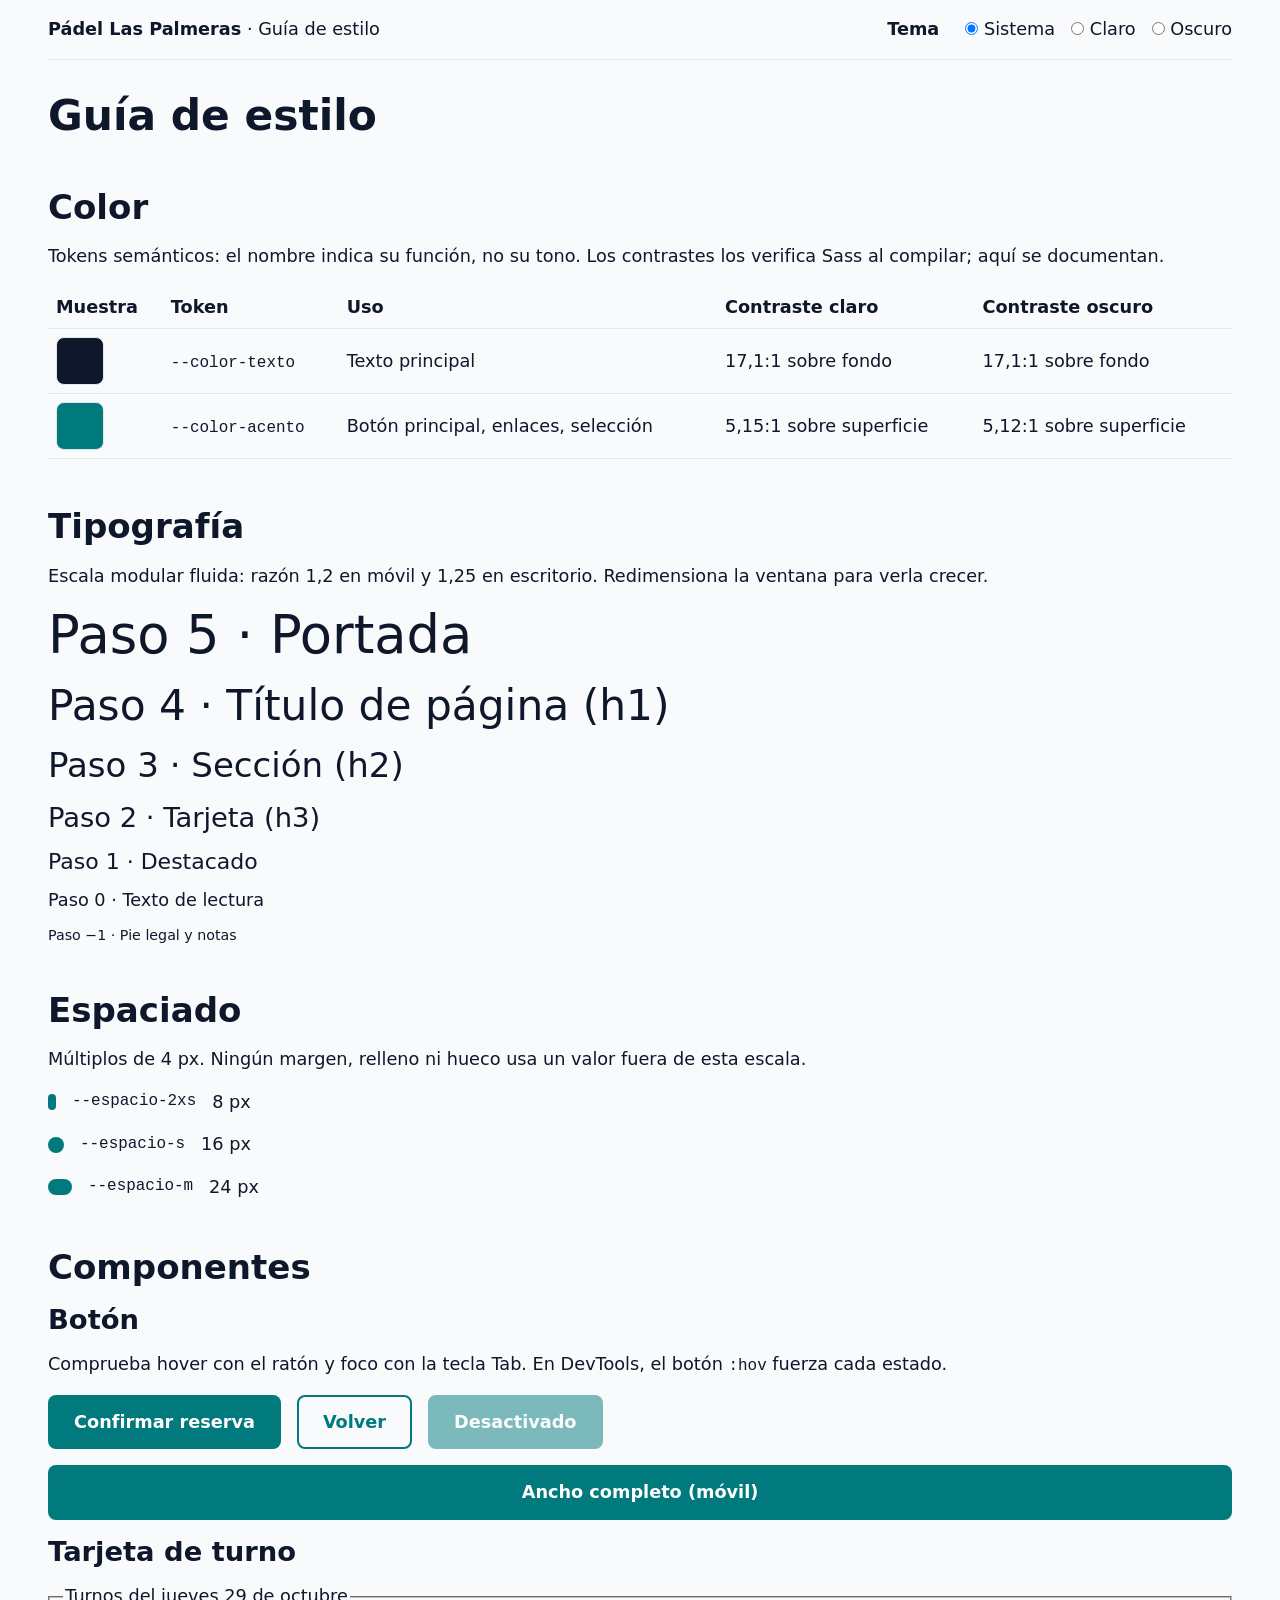
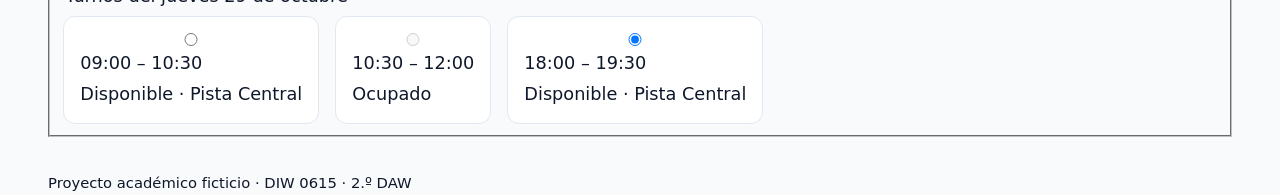
==== guia.html @ ff75de2e "S01: plantilla inicial" ====
<!doctype html>
<html lang="es">
<head>
  <meta charset="utf-8">
  <meta name="viewport" content="width=device-width, initial-scale=1">
  <!-- TODO Fase 1: nombre de la comunidad de tu ficha de caso -->
  <title>Guía de estilo · Pádel Las Palmeras</title>
  <link rel="stylesheet" href="css/estilos.css">
</head>
<body>
  <!--
    GUÍA DE ESTILO VIVA
    Esta página se pinta con tus propios tokens: si cambias un valor en
    scss/abstracts/_tokens.scss, la guía cambia sola. Es la evidencia de
    que el sistema de diseño funciona (RA1 · CE d y f).
    Ruta A (Figma): debe coincidir con tus Variables y componentes.
    Ruta B (VS Code): es tu lienzo de diseño.
  -->
  <header class="guia-cabecera contenedor">
    <p><strong>Pádel Las Palmeras</strong> · Guía de estilo</p>

    <!-- Selector de tema sin JavaScript: lo lee :root:has() en tokens/_index.scss -->
    <fieldset class="selector-tema">
      <legend>Tema</legend>
      <label><input type="radio" name="tema" value="sistema" checked> Sistema</label>
      <label><input type="radio" name="tema" value="claro"> Claro</label>
      <label><input type="radio" name="tema" value="oscuro"> Oscuro</label>
    </fieldset>
  </header>

  <main class="guia contenedor">
    <h1>Guía de estilo</h1>

    <!-- ===================================================== -->
    <section class="guia__seccion" aria-labelledby="color">
      <h2 id="color">Color</h2>
      <p>Tokens semánticos: el nombre indica su función, no su tono. Los contrastes los verifica Sass al compilar; aquí se documentan.</p>

      <div class="guia__desplazable" role="region" aria-label="Tabla de tokens de color" tabindex="0">
      <table class="guia__tabla">
        <thead>
          <tr>
            <th scope="col">Muestra</th>
            <th scope="col">Token</th>
            <th scope="col">Uso</th>
            <th scope="col">Contraste claro</th>
            <th scope="col">Contraste oscuro</th>
          </tr>
        </thead>
        <tbody>
          <tr>
            <td><span class="muestra" style="--muestra: var(--color-texto)"></span></td>
            <td><code>--color-texto</code></td>
            <td>Texto principal</td>
            <td>17,1:1 sobre fondo</td>
            <td>17,1:1 sobre fondo</td>
          </tr>
          <tr>
            <td><span class="muestra" style="--muestra: var(--color-acento)"></span></td>
            <td><code>--color-acento</code></td>
            <td>Botón principal, enlaces, selección</td>
            <td>5,15:1 sobre superficie</td>
            <td>5,12:1 sobre superficie</td>
          </tr>
          <!-- TODO Fase 1: una fila por cada token de $tema, con su uso y sus contrastes -->
        </tbody>
      </table>
      </div>
    </section>

    <!-- ===================================================== -->
    <section class="guia__seccion" aria-labelledby="tipografia">
      <h2 id="tipografia">Tipografía</h2>
      <p>Escala modular fluida: razón 1,2 en móvil y 1,25 en escritorio. Redimensiona la ventana para verla crecer.</p>

      <p class="guia__tipo" style="--tam: var(--paso-5)">Paso 5 · Portada</p>
      <p class="guia__tipo" style="--tam: var(--paso-4)">Paso 4 · Título de página (h1)</p>
      <p class="guia__tipo" style="--tam: var(--paso-3)">Paso 3 · Sección (h2)</p>
      <p class="guia__tipo" style="--tam: var(--paso-2)">Paso 2 · Tarjeta (h3)</p>
      <p class="guia__tipo" style="--tam: var(--paso-1)">Paso 1 · Destacado</p>
      <p class="guia__tipo" style="--tam: var(--paso-0)">Paso 0 · Texto de lectura</p>
      <p class="guia__tipo" style="--tam: var(--paso-menos-1)">Paso −1 · Pie legal y notas</p>
      <!-- TODO Fase 1: justifica fuente, base y razones en docs/decisiones.md -->
    </section>

    <!-- ===================================================== -->
    <section class="guia__seccion" aria-labelledby="espaciado">
      <h2 id="espaciado">Espaciado</h2>
      <p>Múltiplos de 4 px. Ningún margen, relleno ni hueco usa un valor fuera de esta escala.</p>

      <div class="guia__fila"><span class="barra" style="--ancho: var(--espacio-2xs)"></span><code>--espacio-2xs</code> 8 px</div>
      <div class="guia__fila"><span class="barra" style="--ancho: var(--espacio-s)"></span><code>--espacio-s</code> 16 px</div>
      <div class="guia__fila"><span class="barra" style="--ancho: var(--espacio-m)"></span><code>--espacio-m</code> 24 px</div>
      <!-- TODO Fase 1: completa la escala -->
    </section>

    <!-- ===================================================== -->
    <section class="guia__seccion" aria-labelledby="componentes">
      <h2 id="componentes">Componentes</h2>

      <h3>Botón</h3>
      <p>Comprueba hover con el ratón y foco con la tecla Tab. En DevTools, el botón <code>:hov</code> fuerza cada estado.</p>
      <div class="guia__fila">
        <button class="boton" type="button">Confirmar reserva</button>
        <button class="boton boton--secundario" type="button">Volver</button>
        <button class="boton" type="button" disabled>Desactivado</button>
      </div>
      <button class="boton boton--bloque" type="button">Ancho completo (móvil)</button>

      <h3>Tarjeta de turno</h3>
      <!-- TODO Fase 1: completa scss/components/_turno.scss hasta que los 3 estados se distingan sin depender del color -->
      <fieldset class="guia__fila">
        <legend>Turnos del jueves 29 de octubre</legend>
        <label class="turno">
          <input class="turno__control" type="radio" name="turno" value="0900">
          <span class="turno__hora">09:00 – 10:30</span>
          <span class="turno__estado">Disponible · Pista Central</span>
        </label>
        <label class="turno">
          <input class="turno__control" type="radio" name="turno" value="1030" disabled>
          <span class="turno__hora">10:30 – 12:00</span>
          <span class="turno__estado">Ocupado</span>
        </label>
        <label class="turno">
          <input class="turno__control" type="radio" name="turno" value="1800" checked>
          <span class="turno__hora">18:00 – 19:30</span>
          <span class="turno__estado">Disponible · Pista Central</span>
        </label>
      </fieldset>

      <!-- TODO Fase 1: contador de invitados y aviso de pago -->
    </section>
  </main>

  <footer class="contenedor">
    <p><small>Proyecto académico ficticio · DIW 0615 · 2.º DAW</small></p>
  </footer>
</body>
</html>
---- css/estilos.css ----
@layer reset, tokens, base, layout, components, utilities;
@layer tokens {
  :root {
    --color-fondo: light-dark(#f8fafc, #0f172a);
    --color-superficie: light-dark(#fff, #1e293b);
    --color-texto: light-dark(#0f172a, #f8fafc);
    --color-texto-suave: light-dark(#64748b, #94a3b8);
    --color-borde: light-dark(#e2e8f0, #64748b);
    --color-borde-control: light-dark(#64748b, #94a3b8);
    --color-acento: light-dark(#007a7d, #00aaad);
    --color-acento-hover: light-dark(#006466, #5ee0e2);
    --color-sobre-acento: light-dark(#fff, #0f172a);
    --color-acento-tenue: light-dark(#f0fdfa, #042f2e);
    --color-exito: light-dark(#047857, #6ee7b7);
    --color-exito-tenue: light-dark(#ecfdf5, #022c22);
    --color-foco: light-dark(#007a7d, #00aaad);
    --paso-menos-1: clamp(0.8333rem, 0.8111rem + 0.099vw, 0.9rem);
    --paso-0: clamp(1rem, 0.9583rem + 0.185vw, 1.125rem);
    --paso-1: clamp(1.2rem, 1.1312rem + 0.306vw, 1.4063rem);
    --paso-2: clamp(1.44rem, 1.3341rem + 0.471vw, 1.7578rem);
    --paso-3: clamp(1.728rem, 1.5716rem + 0.695vw, 2.1973rem);
    --paso-4: clamp(2.0736rem, 1.8493rem + 0.997vw, 2.7466rem);
    --paso-5: clamp(2.4883rem, 2.1734rem + 1.4vw, 3.4332rem);
    --fuente-base: system-ui, -apple-system, 'Segoe UI', Roboto, sans-serif;
    --fuente-mono: ui-monospace, 'Cascadia Code', Menlo, monospace;
    --interlineado-titulo: 1.15;
    --interlineado-texto: 1.5;
    --espacio-3xs: 0.25rem;
    --espacio-2xs: 0.5rem;
    --espacio-xs: 0.75rem;
    --espacio-s: 1rem;
    --espacio-m: 1.5rem;
    --espacio-l: 2rem;
    --espacio-xl: 3rem;
    --espacio-2xl: 4rem;
    --radio-control: 0.5rem;
    --radio-tarjeta: 0.75rem;
    --radio-pildora: 999px;
    --sombra-tarjeta: 0 1px 2px rgb(15 23 42 / 0.08), 0 4px 12px rgb(15 23 42 / 0.06);
  }
  :where(:root) {
    color-scheme: light dark;
  }
  :where(:root:has([name=tema][value=claro]:checked)) {
    color-scheme: light;
  }
  :where(:root:has([name=tema][value=oscuro]:checked)) {
    color-scheme: dark;
  }
}
@layer reset {
  *,
  *::before,
  *::after {
    box-sizing: border-box;
  }
  * {
    margin: 0;
  }
  html {
    text-size-adjust: none;
  }
  body {
    min-block-size: 100dvh;
  }
  img,
  picture,
  svg,
  video {
    display: block;
    max-inline-size: 100%;
    block-size: auto;
  }
  input,
  button,
  textarea,
  select {
    font: inherit;
  }
  p,
  h1,
  h2,
  h3,
  h4 {
    overflow-wrap: break-word;
  }
  @media (prefers-reduced-motion: reduce) {
    *,
    *::before,
    *::after {
      transition-duration: 0.01ms !important;
      animation-duration: 0.01ms !important;
      animation-iteration-count: 1 !important;
    }
  }
}
@layer base {
  body {
    background-color: var(--color-fondo);
    color: var(--color-texto);
    font-family: var(--fuente-base);
    font-size: var(--paso-0);
    line-height: var(--interlineado-texto);
  }
  h1,
  h2,
  h3 {
    line-height: var(--interlineado-titulo);
    text-wrap: balance;
  }
  h1 {
    font-size: var(--paso-4);
  }
  h2 {
    font-size: var(--paso-3);
  }
  h3 {
    font-size: var(--paso-2);
  }
  a {
    color: var(--color-acento);
    text-underline-offset: 0.2em;
  }
  a:hover {
    text-decoration-thickness: 2px;
  }
  :focus-visible {
    outline: 3px solid var(--color-foco);
    outline-offset: 2px;
  }
  code {
    font-family: var(--fuente-mono);
    font-size: 0.9em;
  }
}
@layer layout {
  .contenedor {
    inline-size: min(100% - 2 * var(--espacio-s), 75rem);
    margin-inline: auto;
  }
  @media (min-width: 64em) {
    .contenedor {
      inline-size: min(100% - 2 * var(--espacio-xl), 75rem);
    }
  }
}
@layer components {
  .boton {
    min-block-size: 2.75rem;
    min-inline-size: 2.75rem;
    display: inline-flex;
    gap: var(--espacio-2xs);
    align-items: center;
    justify-content: center;
    padding-block: var(--espacio-xs);
    padding-inline: var(--espacio-m);
    border: 2px solid transparent;
    border-radius: var(--radio-control);
    background-color: var(--color-acento);
    color: var(--color-sobre-acento);
    font-weight: 700;
    text-decoration: none;
    cursor: pointer;
    transition: background-color 150ms ease;
  }
  .boton:hover {
    background-color: var(--color-acento-hover);
  }
  .boton:focus-visible {
    outline: 3px solid var(--color-foco);
    outline-offset: 2px;
  }
  .boton:disabled {
    opacity: 0.5;
    cursor: not-allowed;
  }
  .boton--bloque {
    inline-size: 100%;
  }
  .boton--secundario {
    border-color: currentcolor;
    background-color: transparent;
    color: var(--color-acento);
  }
  .boton--secundario:hover {
    background-color: var(--color-acento-tenue);
  }
}
@layer components {
  .turno {
    display: grid;
    gap: var(--espacio-3xs);
    padding: var(--espacio-s);
    border: 1px solid var(--color-borde);
    border-radius: var(--radio-tarjeta);
    background-color: var(--color-superficie);
    cursor: pointer;
  }
}
@layer components {
  .guia {
    display: grid;
    gap: var(--espacio-xl);
    padding-block: var(--espacio-l);
  }
  .guia__seccion {
    display: grid;
    gap: var(--espacio-s);
  }
  .guia__desplazable {
    overflow-x: auto;
  }
  .guia__tabla {
    inline-size: 100%;
    border-collapse: collapse;
  }
  .guia__tabla th,
  .guia__tabla td {
    padding: var(--espacio-2xs);
    border-block-end: 1px solid var(--color-borde);
    text-align: start;
    vertical-align: middle;
  }
  .guia__tabla code {
    white-space: nowrap;
  }
  .guia__tipo {
    font-size: var(--tam);
    line-height: var(--interlineado-titulo);
  }
  .guia__fila {
    display: flex;
    flex-wrap: wrap;
    gap: var(--espacio-s);
    align-items: center;
  }
  .guia-cabecera {
    display: flex;
    flex-wrap: wrap;
    gap: var(--espacio-s);
    align-items: center;
    justify-content: space-between;
    padding-block: var(--espacio-s);
    border-block-end: 1px solid var(--color-borde);
  }
  .muestra {
    display: block;
    inline-size: 3rem;
    block-size: 3rem;
    border: 1px solid var(--color-borde);
    border-radius: var(--radio-control);
    background-color: var(--muestra);
  }
  .barra {
    display: block;
    inline-size: var(--ancho);
    block-size: var(--espacio-s);
    border-radius: var(--radio-control);
    background-color: var(--color-acento);
  }
  .selector-tema {
    display: flex;
    gap: var(--espacio-s);
    align-items: center;
    border: 0;
    padding: 0;
  }
  .selector-tema legend {
    float: inline-start;
    margin-inline-end: var(--espacio-2xs);
    font-weight: 700;
  }
}
@layer utilities {
  .visualmente-oculto {
    position: absolute !important;
    inline-size: 1px !important;
    block-size: 1px !important;
    overflow: hidden !important;
    clip-path: inset(50%) !important;
    white-space: nowrap !important;
  }
}
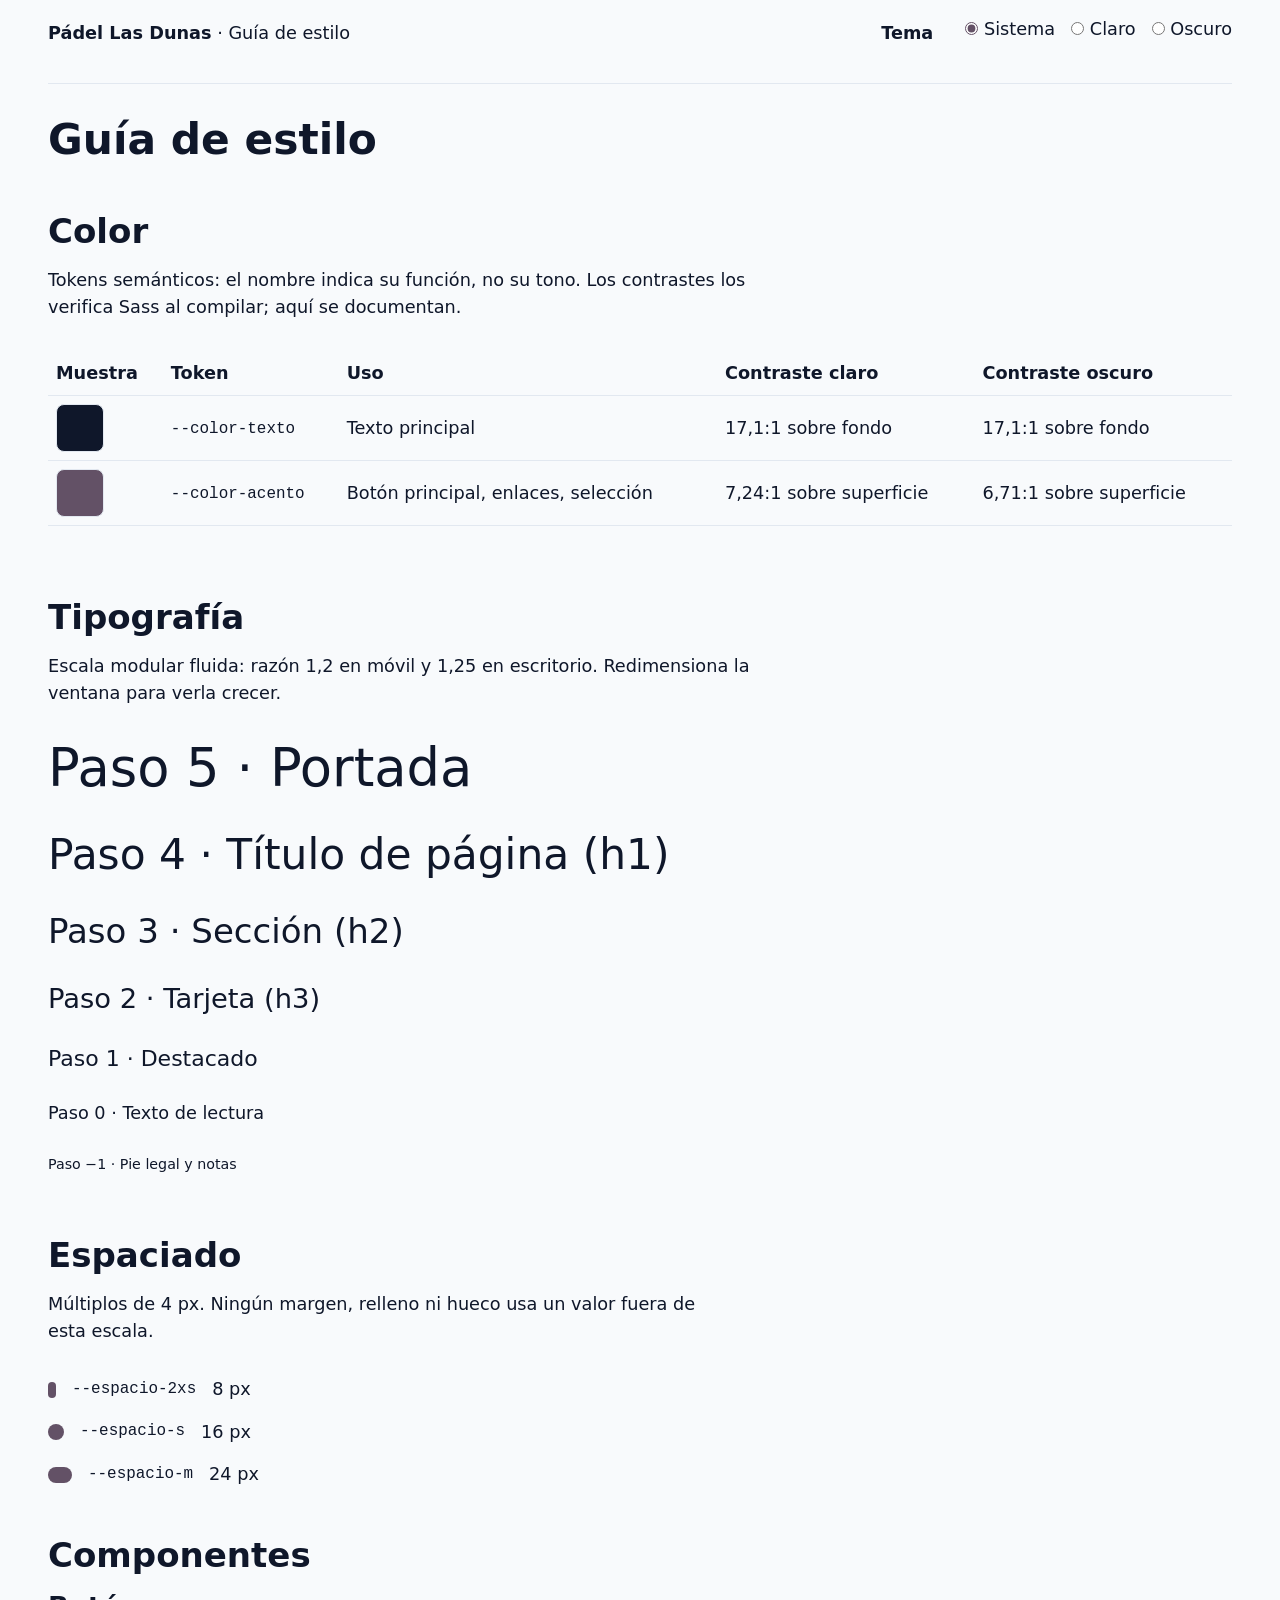
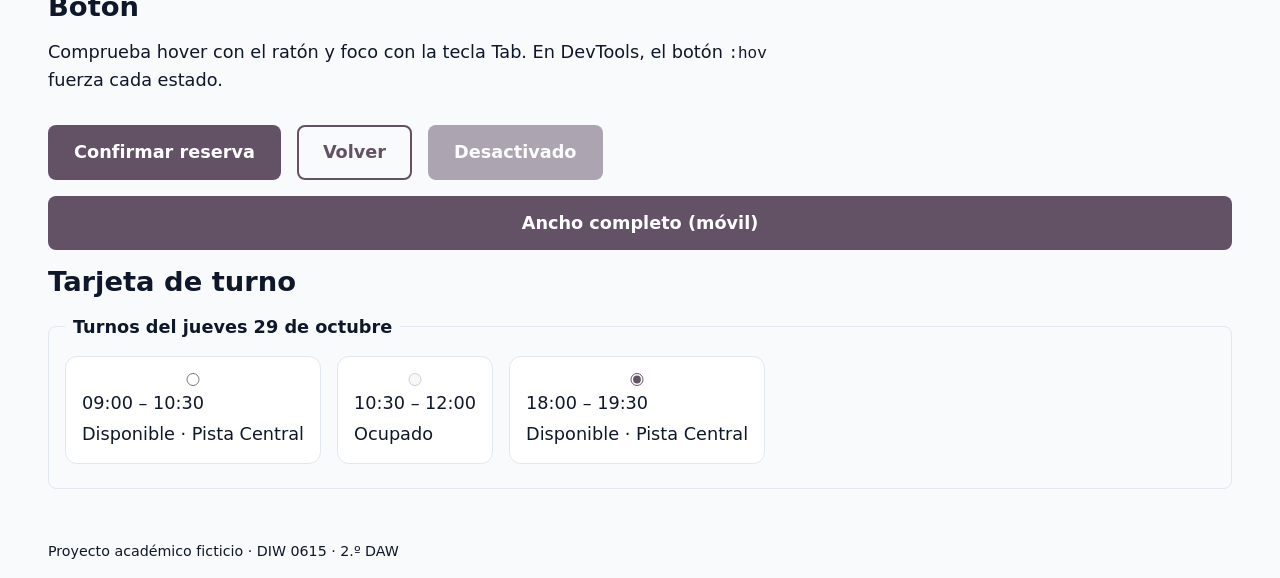
==== commit ff532b7b: "S02: completar estilos base y documentar decisiones" ====
--- a/guia.html
+++ b/guia.html
@@ -4,7 +4,7 @@
   <meta charset="utf-8">
   <meta name="viewport" content="width=device-width, initial-scale=1">
   <!-- TODO Fase 1: nombre de la comunidad de tu ficha de caso -->
-  <title>Guía de estilo · Pádel Las Palmeras</title>
+  <title>Guía de estilo · Pádel Las Dunas</title>
   <link rel="stylesheet" href="css/estilos.css">
 </head>
 <body>
@@ -17,7 +17,7 @@
     Ruta B (VS Code): es tu lienzo de diseño.
   -->
   <header class="guia-cabecera contenedor">
-    <p><strong>Pádel Las Palmeras</strong> · Guía de estilo</p>
+    <p><strong>Pádel Las Dunas</strong> · Guía de estilo</p>
 
     <!-- Selector de tema sin JavaScript: lo lee :root:has() en tokens/_index.scss -->
     <fieldset class="selector-tema">
@@ -59,8 +59,8 @@
             <td><span class="muestra" style="--muestra: var(--color-acento)"></span></td>
             <td><code>--color-acento</code></td>
             <td>Botón principal, enlaces, selección</td>
-            <td>5,15:1 sobre superficie</td>
-            <td>5,12:1 sobre superficie</td>
+            <td>7,24:1 sobre superficie</td>
+            <td>6,71:1 sobre superficie</td>
           </tr>
           <!-- TODO Fase 1: una fila por cada token de $tema, con su uso y sus contrastes -->
         </tbody>
--- a/css/estilos.css
+++ b/css/estilos.css
@@ -7,13 +7,13 @@
     --color-texto-suave: light-dark(#64748b, #94a3b8);
     --color-borde: light-dark(#e2e8f0, #64748b);
     --color-borde-control: light-dark(#64748b, #94a3b8);
-    --color-acento: light-dark(#007a7d, #00aaad);
-    --color-acento-hover: light-dark(#006466, #5ee0e2);
+    --color-acento: light-dark(#635166, #bea9c0);
+    --color-acento-hover: light-dark(#4d3b4f, #d7c2da);
     --color-sobre-acento: light-dark(#fff, #0f172a);
-    --color-acento-tenue: light-dark(#f0fdfa, #042f2e);
+    --color-acento-tenue: light-dark(#f8e3fb, #1e0f21);
     --color-exito: light-dark(#047857, #6ee7b7);
     --color-exito-tenue: light-dark(#ecfdf5, #022c22);
-    --color-foco: light-dark(#007a7d, #00aaad);
+    --color-foco: light-dark(#635166, #bea9c0);
     --paso-menos-1: clamp(0.8333rem, 0.8111rem + 0.099vw, 0.9rem);
     --paso-0: clamp(1rem, 0.9583rem + 0.185vw, 1.125rem);
     --paso-1: clamp(1.2rem, 1.1312rem + 0.306vw, 1.4063rem);
@@ -95,6 +95,22 @@
   }
 }
 @layer base {
+  p {
+    max-inline-size: 65ch;
+    margin-block-end: var(--espacio-s);
+    text-wrap: pretty;
+  }
+  small {
+    font-size: var(--paso-menos-1);
+  }
+  strong {
+    font-weight: 700;
+  }
+  ul,
+  ol {
+    padding-inline-start: var(--espacio-m);
+    margin-block-end: var(--espacio-s);
+  }
   body {
     background-color: var(--color-fondo);
     color: var(--color-texto);
@@ -131,6 +147,59 @@
   code {
     font-family: var(--fuente-mono);
     font-size: 0.9em;
+  }
+  hr {
+    border: 0;
+    border-block-start: 1px solid var(--color-borde);
+    margin-block: var(--espacio-m);
+  }
+  table {
+    inline-size: 100%;
+    border-collapse: collapse;
+    margin-block-end: var(--espacio-m);
+  }
+  th,
+  td {
+    padding: var(--espacio-xs);
+    border-block-end: 1px solid var(--color-borde);
+    text-align: start;
+    vertical-align: top;
+  }
+  th {
+    font-weight: 700;
+  }
+  fieldset {
+    min-inline-size: 0;
+    padding: var(--espacio-s);
+    border: 1px solid var(--color-borde);
+    border-radius: var(--radio-control);
+    margin-block-end: var(--espacio-s);
+  }
+  legend {
+    padding-inline: var(--espacio-2xs);
+    font-weight: 700;
+  }
+  label {
+    display: inline-block;
+    margin-block-end: var(--espacio-2xs);
+    cursor: pointer;
+  }
+  input,
+  select {
+    font-family: var(--fuente-base);
+    font-size: var(--paso-0);
+    accent-color: var(--color-acento);
+  }
+  input:where(:not([type=radio], [type=checkbox], [type=hidden])),
+  select {
+    min-block-size: 2.75rem;
+    min-inline-size: 2.75rem;
+    max-inline-size: 100%;
+    padding: var(--espacio-2xs) var(--espacio-xs);
+    border: 1px solid var(--color-borde-control);
+    border-radius: var(--radio-control);
+    background-color: var(--color-superficie);
+    color: var(--color-texto);
   }
 }
 @layer layout {
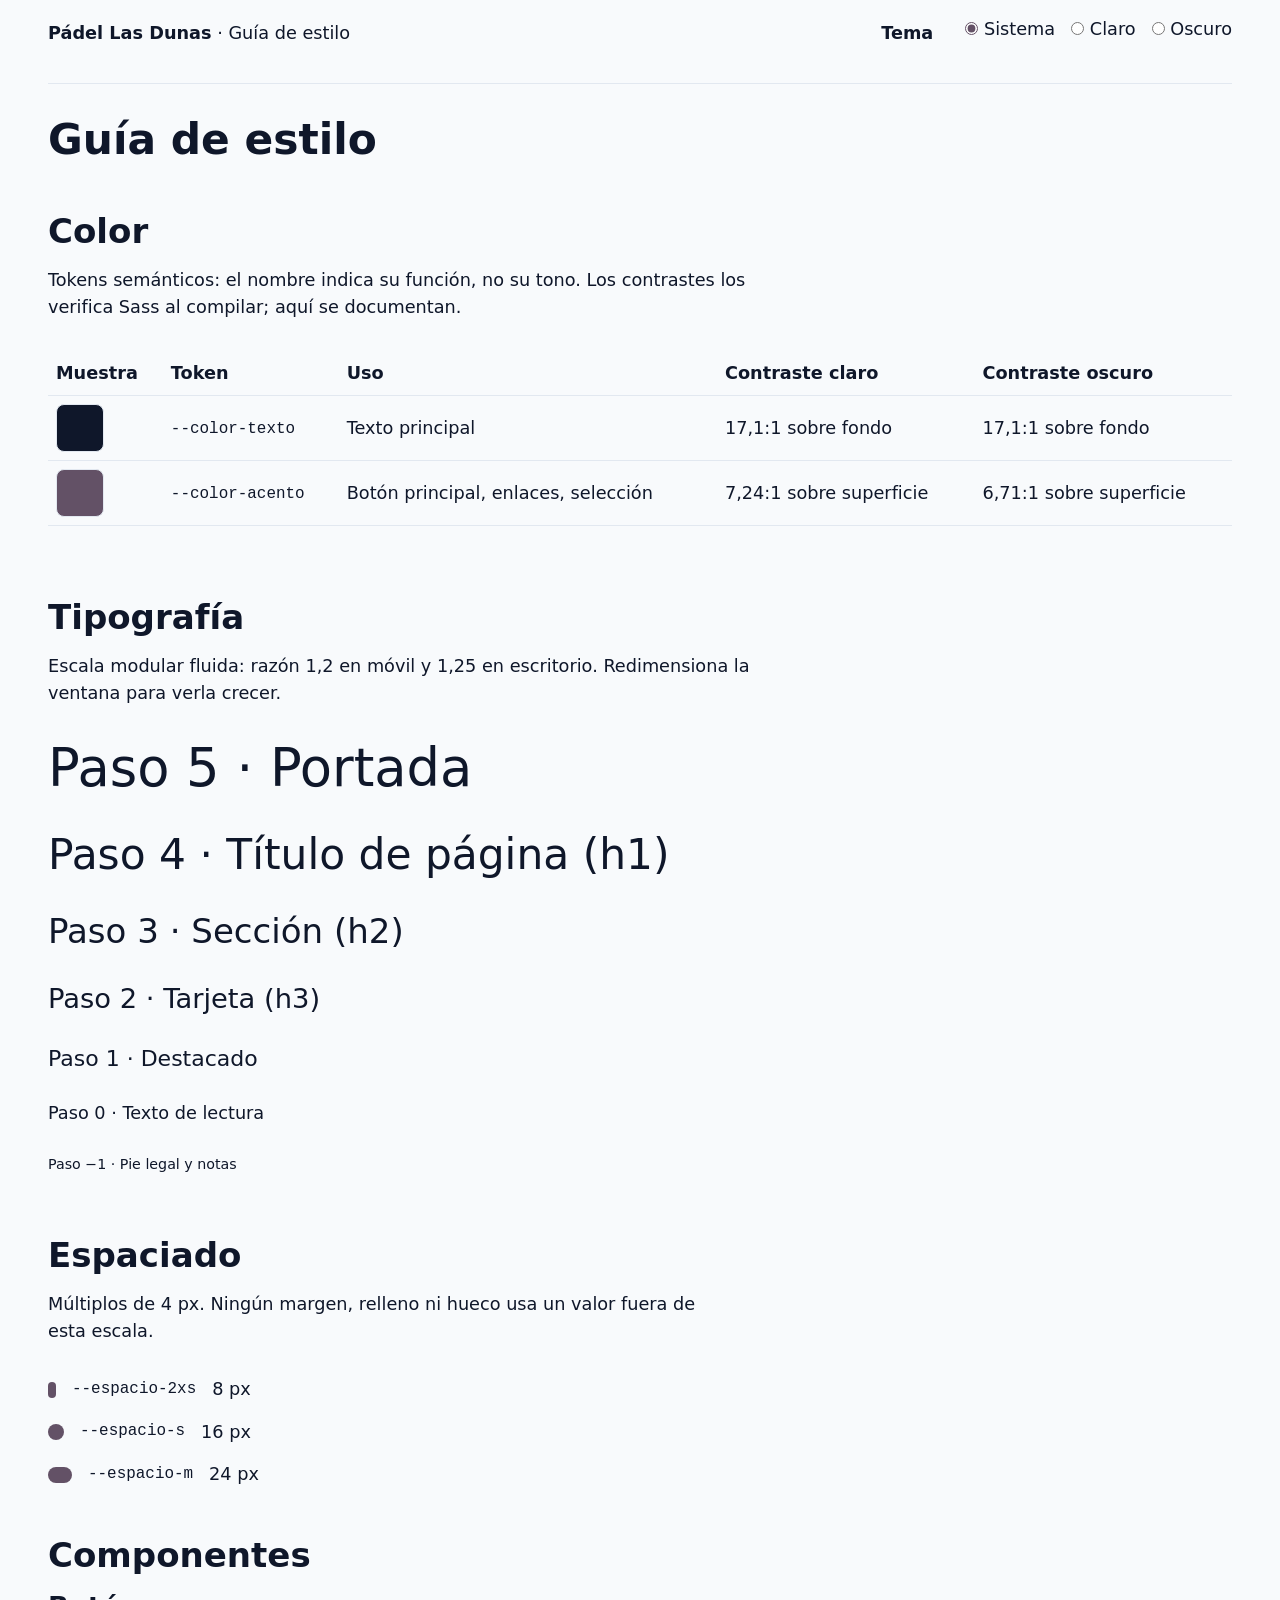
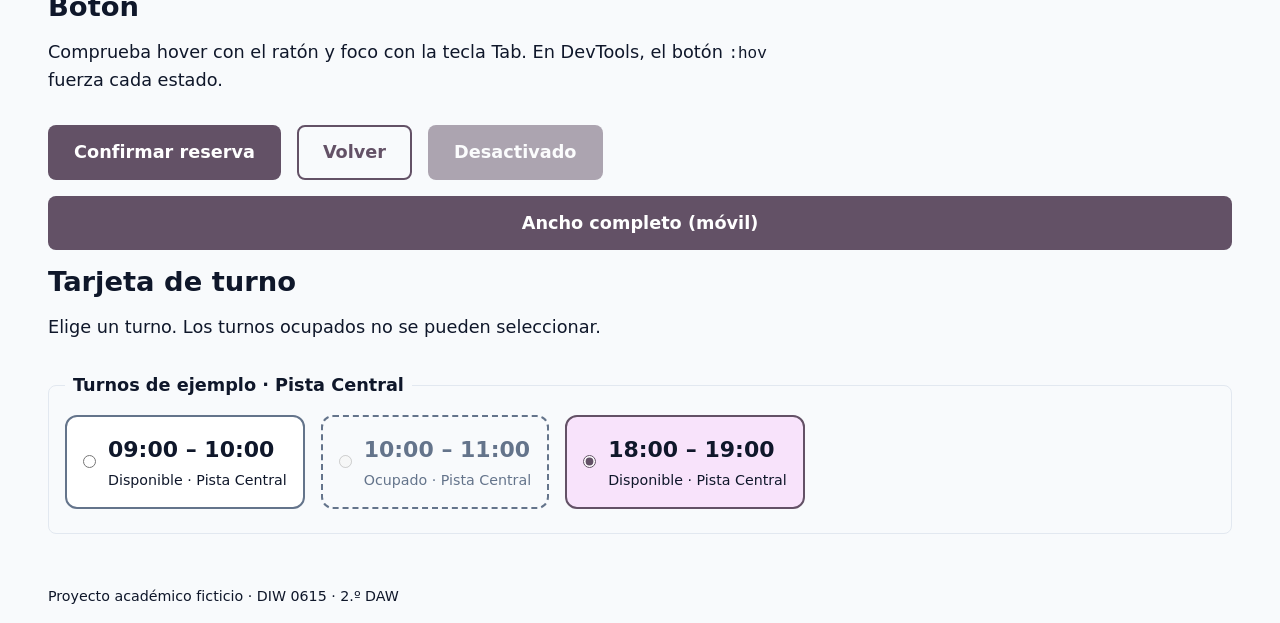
==== commit b1f622c3: "S03: completar tarjetas de turno y sus estados" ====
--- a/guia.html
+++ b/guia.html
@@ -107,23 +107,27 @@
       </div>
       <button class="boton boton--bloque" type="button">Ancho completo (móvil)</button>
 
-      <h3>Tarjeta de turno</h3>
-      <!-- TODO Fase 1: completa scss/components/_turno.scss hasta que los 3 estados se distingan sin depender del color -->
+            <h3>Tarjeta de turno</h3>
+      <p>Elige un turno. Los turnos ocupados no se pueden seleccionar.</p>
+
       <fieldset class="guia__fila">
-        <legend>Turnos del jueves 29 de octubre</legend>
+        <legend>Turnos de ejemplo · Pista Central</legend>
+
         <label class="turno">
           <input class="turno__control" type="radio" name="turno" value="0900">
-          <span class="turno__hora">09:00 – 10:30</span>
+          <span class="turno__hora">09:00 – 10:00</span>
           <span class="turno__estado">Disponible · Pista Central</span>
         </label>
+
         <label class="turno">
-          <input class="turno__control" type="radio" name="turno" value="1030" disabled>
-          <span class="turno__hora">10:30 – 12:00</span>
-          <span class="turno__estado">Ocupado</span>
+          <input class="turno__control" type="radio" name="turno" value="1000" disabled>
+          <span class="turno__hora">10:00 – 11:00</span>
+          <span class="turno__estado">Ocupado · Pista Central</span>
         </label>
+
         <label class="turno">
           <input class="turno__control" type="radio" name="turno" value="1800" checked>
-          <span class="turno__hora">18:00 – 19:30</span>
+          <span class="turno__hora">18:00 – 19:00</span>
           <span class="turno__estado">Disponible · Pista Central</span>
         </label>
       </fieldset>
--- a/css/estilos.css
+++ b/css/estilos.css
@@ -258,12 +258,45 @@
 @layer components {
   .turno {
     display: grid;
-    gap: var(--espacio-3xs);
+    grid-template-columns: auto 1fr;
+    gap: var(--espacio-3xs) var(--espacio-xs);
+    min-block-size: 2.75rem;
     padding: var(--espacio-s);
-    border: 1px solid var(--color-borde);
+    border: 2px solid var(--color-borde-control);
     border-radius: var(--radio-tarjeta);
     background-color: var(--color-superficie);
+    color: var(--color-texto);
     cursor: pointer;
+  }
+  .turno:has(:checked) {
+    border-color: var(--color-acento);
+    background-color: var(--color-acento-tenue);
+  }
+  .turno:has(:disabled) {
+    border-style: dashed;
+    background-color: var(--color-fondo);
+    color: var(--color-texto-suave);
+    cursor: not-allowed;
+  }
+  .turno:has(:focus-visible) {
+    outline: 3px solid var(--color-foco);
+    outline-offset: 2px;
+  }
+  .turno__control {
+    grid-column: 1;
+    grid-row: 1/3;
+    align-self: center;
+    margin: 0;
+    accent-color: var(--color-acento);
+  }
+  .turno__hora {
+    grid-column: 2;
+    font-size: var(--paso-1);
+    font-weight: 700;
+  }
+  .turno__estado {
+    grid-column: 2;
+    font-size: var(--paso-menos-1);
   }
 }
 @layer components {
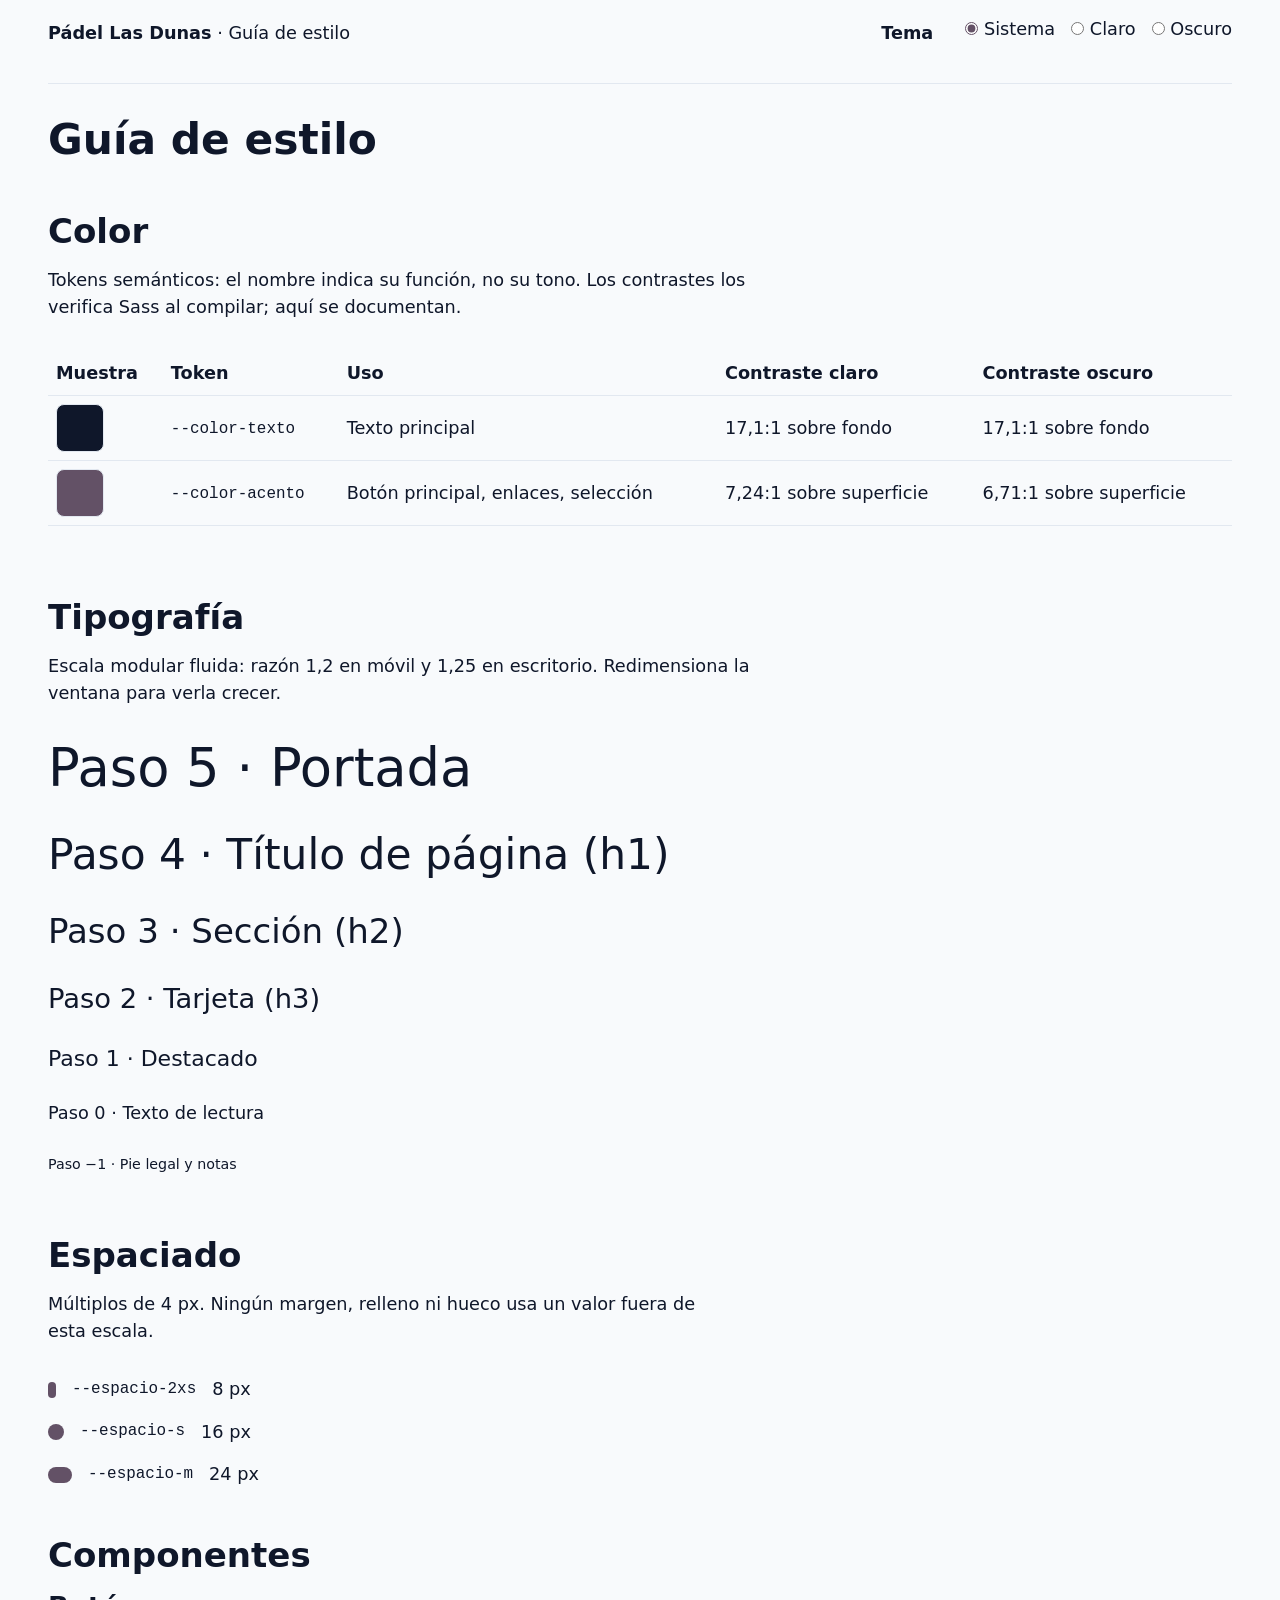
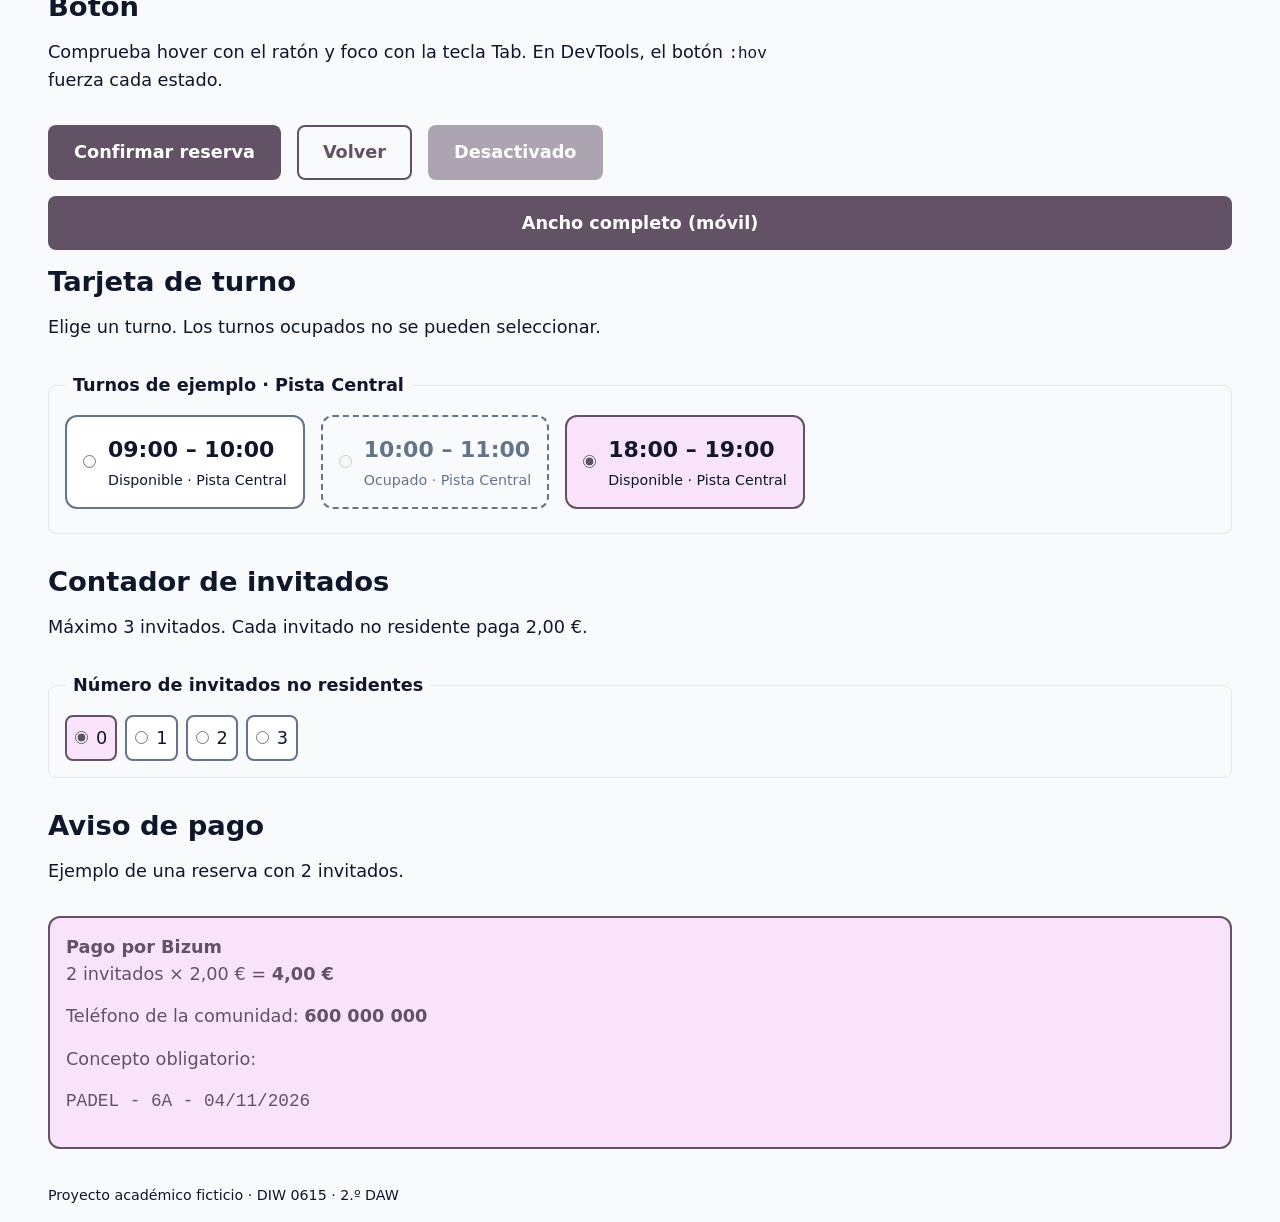
==== commit 72f8c9bd: "S03: crear selector de invitados y aviso de pago" ====
--- a/guia.html
+++ b/guia.html
@@ -3,72 +3,77 @@
 <head>
   <meta charset="utf-8">
   <meta name="viewport" content="width=device-width, initial-scale=1">
-  <!-- TODO Fase 1: nombre de la comunidad de tu ficha de caso -->
   <title>Guía de estilo · Pádel Las Dunas</title>
   <link rel="stylesheet" href="css/estilos.css">
 </head>
 <body>
-  <!--
-    GUÍA DE ESTILO VIVA
-    Esta página se pinta con tus propios tokens: si cambias un valor en
-    scss/abstracts/_tokens.scss, la guía cambia sola. Es la evidencia de
-    que el sistema de diseño funciona (RA1 · CE d y f).
-    Ruta A (Figma): debe coincidir con tus Variables y componentes.
-    Ruta B (VS Code): es tu lienzo de diseño.
-  -->
+  <!-- Guía de estilo basada en los tokens del proyecto. -->
   <header class="guia-cabecera contenedor">
     <p><strong>Pádel Las Dunas</strong> · Guía de estilo</p>
 
-    <!-- Selector de tema sin JavaScript: lo lee :root:has() en tokens/_index.scss -->
+    <!-- Selector de tema sin JavaScript. -->
     <fieldset class="selector-tema">
       <legend>Tema</legend>
-      <label><input type="radio" name="tema" value="sistema" checked> Sistema</label>
-      <label><input type="radio" name="tema" value="claro"> Claro</label>
-      <label><input type="radio" name="tema" value="oscuro"> Oscuro</label>
+      <label>
+        <input type="radio" name="tema" value="sistema" checked>
+        Sistema
+      </label>
+      <label>
+        <input type="radio" name="tema" value="claro">
+        Claro
+      </label>
+      <label>
+        <input type="radio" name="tema" value="oscuro">
+        Oscuro
+      </label>
     </fieldset>
   </header>
 
   <main class="guia contenedor">
     <h1>Guía de estilo</h1>
 
-    <!-- ===================================================== -->
+    <!-- COLOR -->
     <section class="guia__seccion" aria-labelledby="color">
       <h2 id="color">Color</h2>
       <p>Tokens semánticos: el nombre indica su función, no su tono. Los contrastes los verifica Sass al compilar; aquí se documentan.</p>
 
       <div class="guia__desplazable" role="region" aria-label="Tabla de tokens de color" tabindex="0">
-      <table class="guia__tabla">
-        <thead>
-          <tr>
-            <th scope="col">Muestra</th>
-            <th scope="col">Token</th>
-            <th scope="col">Uso</th>
-            <th scope="col">Contraste claro</th>
-            <th scope="col">Contraste oscuro</th>
-          </tr>
-        </thead>
-        <tbody>
-          <tr>
-            <td><span class="muestra" style="--muestra: var(--color-texto)"></span></td>
-            <td><code>--color-texto</code></td>
-            <td>Texto principal</td>
-            <td>17,1:1 sobre fondo</td>
-            <td>17,1:1 sobre fondo</td>
-          </tr>
-          <tr>
-            <td><span class="muestra" style="--muestra: var(--color-acento)"></span></td>
-            <td><code>--color-acento</code></td>
-            <td>Botón principal, enlaces, selección</td>
-            <td>7,24:1 sobre superficie</td>
-            <td>6,71:1 sobre superficie</td>
-          </tr>
-          <!-- TODO Fase 1: una fila por cada token de $tema, con su uso y sus contrastes -->
-        </tbody>
-      </table>
+        <table class="guia__tabla">
+          <thead>
+            <tr>
+              <th scope="col">Muestra</th>
+              <th scope="col">Token</th>
+              <th scope="col">Uso</th>
+              <th scope="col">Contraste claro</th>
+              <th scope="col">Contraste oscuro</th>
+            </tr>
+          </thead>
+          <tbody>
+            <tr>
+              <td>
+                <span class="muestra" style="--muestra: var(--color-texto)"></span>
+              </td>
+              <td><code>--color-texto</code></td>
+              <td>Texto principal</td>
+              <td>17,1:1 sobre fondo</td>
+              <td>17,1:1 sobre fondo</td>
+            </tr>
+            <tr>
+              <td>
+                <span class="muestra" style="--muestra: var(--color-acento)"></span>
+              </td>
+              <td><code>--color-acento</code></td>
+              <td>Botón principal, enlaces, selección</td>
+              <td>7,24:1 sobre superficie</td>
+              <td>6,71:1 sobre superficie</td>
+            </tr>
+            <!-- Pendiente: completar el resto de tokens de color. -->
+          </tbody>
+        </table>
       </div>
     </section>
 
-    <!-- ===================================================== -->
+    <!-- TIPOGRAFÍA -->
     <section class="guia__seccion" aria-labelledby="tipografia">
       <h2 id="tipografia">Tipografía</h2>
       <p>Escala modular fluida: razón 1,2 en móvil y 1,25 en escritorio. Redimensiona la ventana para verla crecer.</p>
@@ -80,34 +85,47 @@
       <p class="guia__tipo" style="--tam: var(--paso-1)">Paso 1 · Destacado</p>
       <p class="guia__tipo" style="--tam: var(--paso-0)">Paso 0 · Texto de lectura</p>
       <p class="guia__tipo" style="--tam: var(--paso-menos-1)">Paso −1 · Pie legal y notas</p>
-      <!-- TODO Fase 1: justifica fuente, base y razones en docs/decisiones.md -->
     </section>
 
-    <!-- ===================================================== -->
+    <!-- ESPACIADO -->
     <section class="guia__seccion" aria-labelledby="espaciado">
       <h2 id="espaciado">Espaciado</h2>
       <p>Múltiplos de 4 px. Ningún margen, relleno ni hueco usa un valor fuera de esta escala.</p>
 
-      <div class="guia__fila"><span class="barra" style="--ancho: var(--espacio-2xs)"></span><code>--espacio-2xs</code> 8 px</div>
-      <div class="guia__fila"><span class="barra" style="--ancho: var(--espacio-s)"></span><code>--espacio-s</code> 16 px</div>
-      <div class="guia__fila"><span class="barra" style="--ancho: var(--espacio-m)"></span><code>--espacio-m</code> 24 px</div>
-      <!-- TODO Fase 1: completa la escala -->
+      <div class="guia__fila">
+        <span class="barra" style="--ancho: var(--espacio-2xs)"></span>
+        <code>--espacio-2xs</code> 8 px
+      </div>
+      <div class="guia__fila">
+        <span class="barra" style="--ancho: var(--espacio-s)"></span>
+        <code>--espacio-s</code> 16 px
+      </div>
+      <div class="guia__fila">
+        <span class="barra" style="--ancho: var(--espacio-m)"></span>
+        <code>--espacio-m</code> 24 px
+      </div>
+
+      <!-- Pendiente: completar la escala de espaciado. -->
     </section>
 
-    <!-- ===================================================== -->
+    <!-- COMPONENTES -->
     <section class="guia__seccion" aria-labelledby="componentes">
       <h2 id="componentes">Componentes</h2>
 
       <h3>Botón</h3>
       <p>Comprueba hover con el ratón y foco con la tecla Tab. En DevTools, el botón <code>:hov</code> fuerza cada estado.</p>
+
       <div class="guia__fila">
         <button class="boton" type="button">Confirmar reserva</button>
         <button class="boton boton--secundario" type="button">Volver</button>
         <button class="boton" type="button" disabled>Desactivado</button>
       </div>
-      <button class="boton boton--bloque" type="button">Ancho completo (móvil)</button>
 
-            <h3>Tarjeta de turno</h3>
+      <button class="boton boton--bloque" type="button">
+        Ancho completo (móvil)
+      </button>
+
+      <h3>Tarjeta de turno</h3>
       <p>Elige un turno. Los turnos ocupados no se pueden seleccionar.</p>
 
       <fieldset class="guia__fila">
@@ -132,7 +150,45 @@
         </label>
       </fieldset>
 
-      <!-- TODO Fase 1: contador de invitados y aviso de pago -->
+      <h3>Contador de invitados</h3>
+      <p>Máximo 3 invitados. Cada invitado no residente paga 2,00 €.</p>
+
+      <fieldset class="invitados">
+        <legend>Número de invitados no residentes</legend>
+
+        <div class="invitados__opciones">
+          <label class="invitados__opcion">
+            <input type="radio" name="invitados" value="0" checked>
+            <span>0</span>
+          </label>
+
+          <label class="invitados__opcion">
+            <input type="radio" name="invitados" value="1">
+            <span>1</span>
+          </label>
+
+          <label class="invitados__opcion">
+            <input type="radio" name="invitados" value="2">
+            <span>2</span>
+          </label>
+
+          <label class="invitados__opcion">
+            <input type="radio" name="invitados" value="3">
+            <span>3</span>
+          </label>
+        </div>
+      </fieldset>
+
+      <h3>Aviso de pago</h3>
+      <p>Ejemplo de una reserva con 2 invitados.</p>
+
+      <section class="aviso" aria-labelledby="titulo-pago">
+        <h4 id="titulo-pago">Pago por Bizum</h4>
+        <p>2 invitados × 2,00 € = <strong>4,00 €</strong></p>
+        <p>Teléfono de la comunidad: <strong>600 000 000</strong></p>
+        <p>Concepto obligatorio:</p>
+        <p class="aviso__concepto">PADEL - 6A - 04/11/2026</p>
+      </section>
     </section>
   </main>
 
@@ -140,4 +196,4 @@
     <p><small>Proyecto académico ficticio · DIW 0615 · 2.º DAW</small></p>
   </footer>
 </body>
-</html>
+</html>
--- a/css/estilos.css
+++ b/css/estilos.css
@@ -373,6 +373,49 @@
     font-weight: 700;
   }
 }
+@layer components {
+  .invitados__opciones {
+    display: flex;
+    flex-wrap: wrap;
+    gap: var(--espacio-2xs);
+  }
+  .invitados__opcion {
+    display: flex;
+    align-items: center;
+    justify-content: center;
+    gap: var(--espacio-2xs);
+    min-block-size: 2.75rem;
+    min-inline-size: 2.75rem;
+    margin: 0;
+    padding: var(--espacio-2xs);
+    border: 2px solid var(--color-borde-control);
+    border-radius: var(--radio-control);
+    background-color: var(--color-superficie);
+    color: var(--color-texto);
+    cursor: pointer;
+  }
+  .invitados__opcion:has(:checked) {
+    border-color: var(--color-acento);
+    background-color: var(--color-acento-tenue);
+  }
+  .invitados__opcion:has(:focus-visible) {
+    outline: 3px solid var(--color-foco);
+    outline-offset: 2px;
+  }
+}
+@layer components {
+  .aviso {
+    padding: var(--espacio-s);
+    border: 2px solid var(--color-acento);
+    border-radius: var(--radio-tarjeta);
+    background-color: var(--color-acento-tenue);
+    color: var(--color-acento);
+  }
+  .aviso__concepto {
+    font-family: var(--fuente-mono);
+    overflow-wrap: anywhere;
+  }
+}
 @layer utilities {
   .visualmente-oculto {
     position: absolute !important;
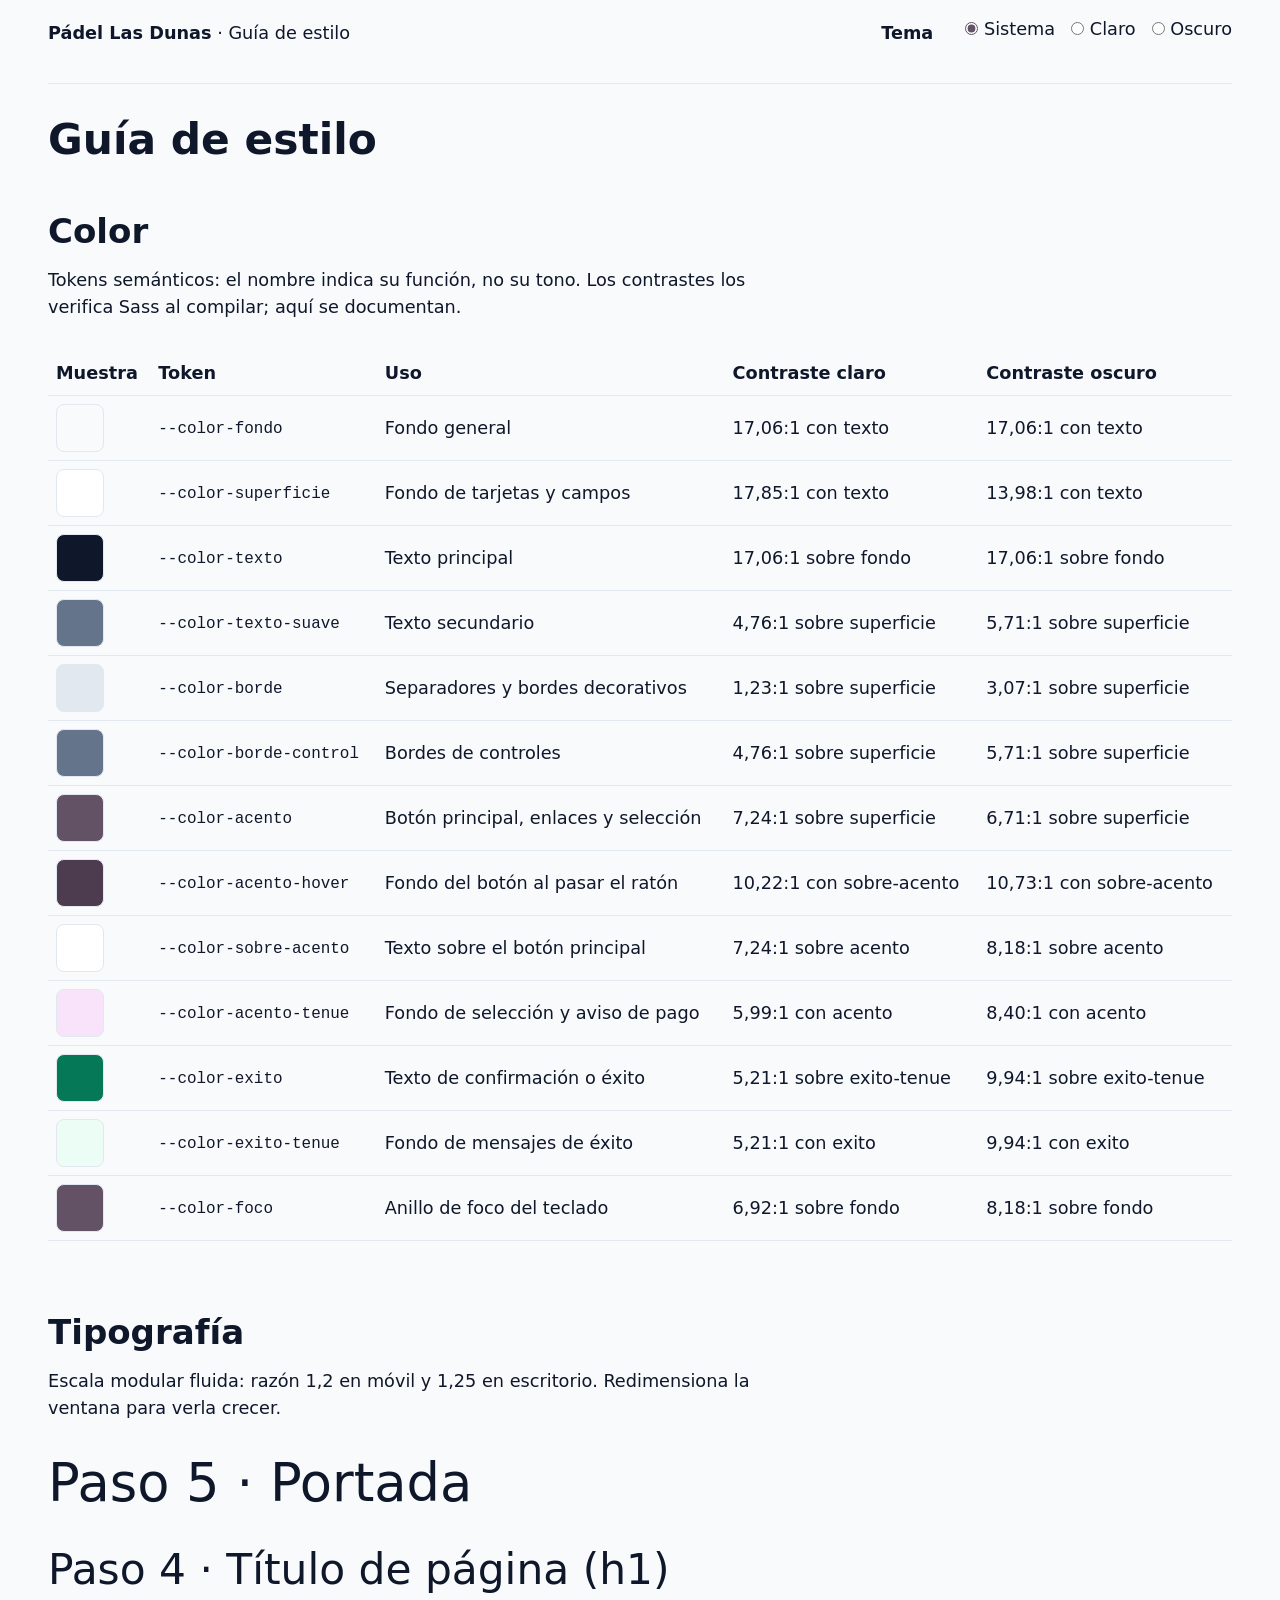
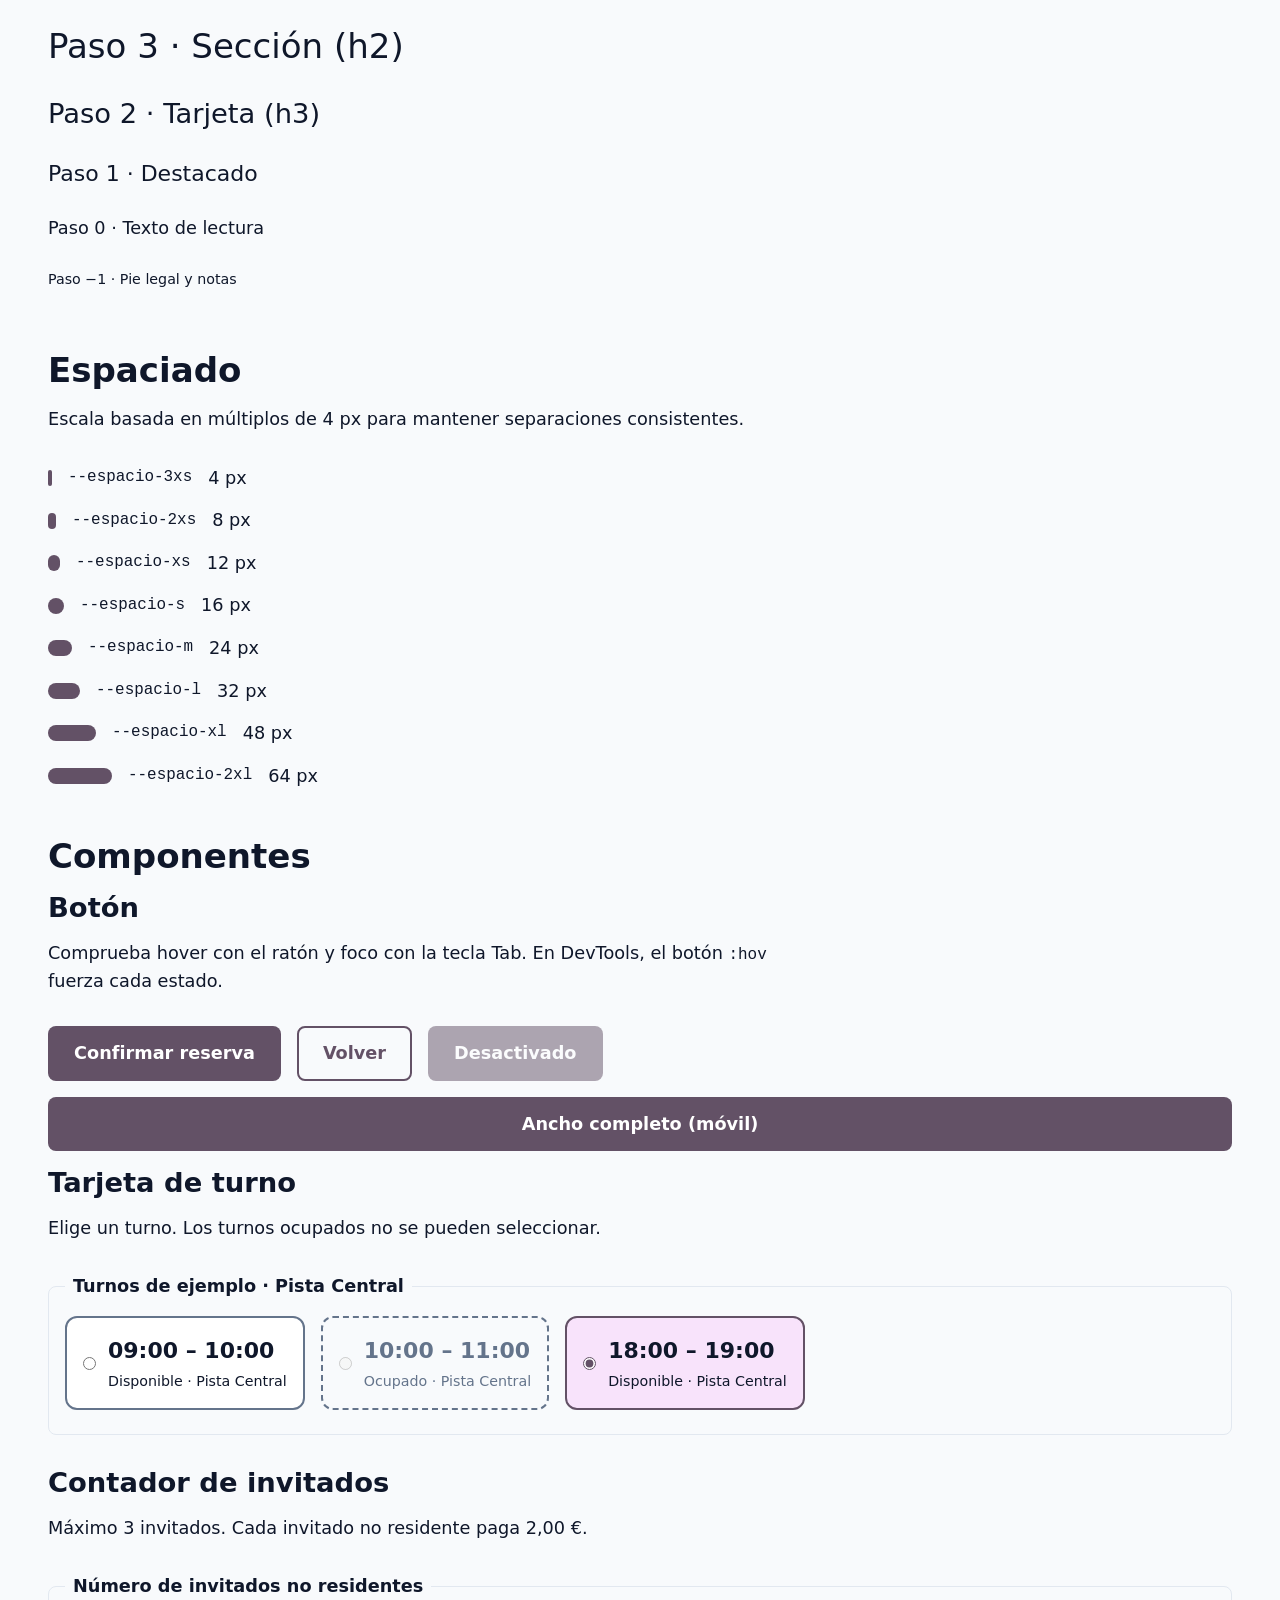
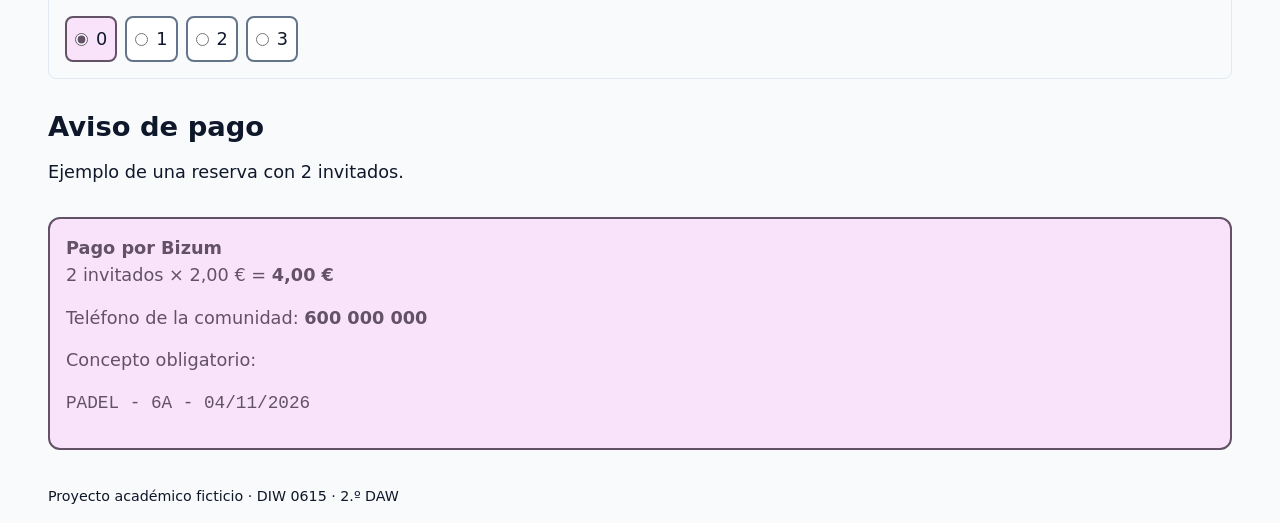
==== commit 088d9189: "S03: completar guia de estilo y decisiones de diseño" ====
--- a/guia.html
+++ b/guia.html
@@ -44,30 +44,102 @@
               <th scope="col">Muestra</th>
               <th scope="col">Token</th>
               <th scope="col">Uso</th>
-              <th scope="col">Contraste claro</th>
-              <th scope="col">Contraste oscuro</th>
+              <th scope="col" data-tipo="numero">Contraste claro</th>
+              <th scope="col" data-tipo="numero">Contraste oscuro</th>
             </tr>
           </thead>
-          <tbody>
-            <tr>
-              <td>
-                <span class="muestra" style="--muestra: var(--color-texto)"></span>
-              </td>
+                    <tbody>
+            <tr>
+              <td><span class="muestra" style="--muestra: var(--color-fondo)"></span></td>
+              <td><code>--color-fondo</code></td>
+              <td>Fondo general</td>
+              <td data-tipo="numero">17,06:1 con texto</td>
+              <td data-tipo="numero">17,06:1 con texto</td>
+            </tr>
+            <tr>
+              <td><span class="muestra" style="--muestra: var(--color-superficie)"></span></td>
+              <td><code>--color-superficie</code></td>
+              <td>Fondo de tarjetas y campos</td>
+              <td data-tipo="numero">17,85:1 con texto</td>
+              <td data-tipo="numero">13,98:1 con texto</td>
+            </tr>
+            <tr>
+              <td><span class="muestra" style="--muestra: var(--color-texto)"></span></td>
               <td><code>--color-texto</code></td>
               <td>Texto principal</td>
-              <td>17,1:1 sobre fondo</td>
-              <td>17,1:1 sobre fondo</td>
-            </tr>
-            <tr>
-              <td>
-                <span class="muestra" style="--muestra: var(--color-acento)"></span>
-              </td>
+              <td data-tipo="numero">17,06:1 sobre fondo</td>
+              <td data-tipo="numero">17,06:1 sobre fondo</td>
+            </tr>
+            <tr>
+              <td><span class="muestra" style="--muestra: var(--color-texto-suave)"></span></td>
+              <td><code>--color-texto-suave</code></td>
+              <td>Texto secundario</td>
+              <td data-tipo="numero">4,76:1 sobre superficie</td>
+              <td data-tipo="numero">5,71:1 sobre superficie</td>
+            </tr>
+            <tr>
+              <td><span class="muestra" style="--muestra: var(--color-borde)"></span></td>
+              <td><code>--color-borde</code></td>
+              <td>Separadores y bordes decorativos</td>
+              <td data-tipo="numero">1,23:1 sobre superficie</td>
+              <td data-tipo="numero">3,07:1 sobre superficie</td>
+            </tr>
+            <tr>
+              <td><span class="muestra" style="--muestra: var(--color-borde-control)"></span></td>
+              <td><code>--color-borde-control</code></td>
+              <td>Bordes de controles</td>
+              <td data-tipo="numero">4,76:1 sobre superficie</td>
+              <td data-tipo="numero">5,71:1 sobre superficie</td>
+            </tr>
+            <tr>
+              <td><span class="muestra" style="--muestra: var(--color-acento)"></span></td>
               <td><code>--color-acento</code></td>
-              <td>Botón principal, enlaces, selección</td>
-              <td>7,24:1 sobre superficie</td>
-              <td>6,71:1 sobre superficie</td>
-            </tr>
-            <!-- Pendiente: completar el resto de tokens de color. -->
+              <td>Botón principal, enlaces y selección</td>
+              <td data-tipo="numero">7,24:1 sobre superficie</td>
+              <td data-tipo="numero">6,71:1 sobre superficie</td>
+            </tr>
+            <tr>
+              <td><span class="muestra" style="--muestra: var(--color-acento-hover)"></span></td>
+              <td><code>--color-acento-hover</code></td>
+              <td>Fondo del botón al pasar el ratón</td>
+              <td data-tipo="numero">10,22:1 con sobre-acento</td>
+              <td data-tipo="numero">10,73:1 con sobre-acento</td>
+            </tr>
+            <tr>
+              <td><span class="muestra" style="--muestra: var(--color-sobre-acento)"></span></td>
+              <td><code>--color-sobre-acento</code></td>
+              <td>Texto sobre el botón principal</td>
+              <td data-tipo="numero">7,24:1 sobre acento</td>
+              <td data-tipo="numero">8,18:1 sobre acento</td>
+            </tr>
+            <tr>
+              <td><span class="muestra" style="--muestra: var(--color-acento-tenue)"></span></td>
+              <td><code>--color-acento-tenue</code></td>
+              <td>Fondo de selección y aviso de pago</td>
+              <td data-tipo="numero">5,99:1 con acento</td>
+              <td data-tipo="numero">8,40:1 con acento</td>
+            </tr>
+            <tr>
+              <td><span class="muestra" style="--muestra: var(--color-exito)"></span></td>
+              <td><code>--color-exito</code></td>
+              <td>Texto de confirmación o éxito</td>
+              <td data-tipo="numero">5,21:1 sobre exito-tenue</td>
+              <td data-tipo="numero">9,94:1 sobre exito-tenue</td>
+            </tr>
+            <tr>
+              <td><span class="muestra" style="--muestra: var(--color-exito-tenue)"></span></td>
+              <td><code>--color-exito-tenue</code></td>
+              <td>Fondo de mensajes de éxito</td>
+              <td data-tipo="numero">5,21:1 con exito</td>
+              <td data-tipo="numero">9,94:1 con exito</td>
+            </tr>
+            <tr>
+              <td><span class="muestra" style="--muestra: var(--color-foco)"></span></td>
+              <td><code>--color-foco</code></td>
+              <td>Anillo de foco del teclado</td>
+              <td data-tipo="numero">6,92:1 sobre fondo</td>
+              <td data-tipo="numero">8,18:1 sobre fondo</td>
+            </tr>
           </tbody>
         </table>
       </div>
@@ -90,13 +162,21 @@
     <!-- ESPACIADO -->
     <section class="guia__seccion" aria-labelledby="espaciado">
       <h2 id="espaciado">Espaciado</h2>
-      <p>Múltiplos de 4 px. Ningún margen, relleno ni hueco usa un valor fuera de esta escala.</p>
-
+      <p>Escala basada en múltiplos de 4 px para mantener separaciones consistentes.</p>
+
+      <div class="guia__fila">
+        <span class="barra" style="--ancho: var(--espacio-3xs)"></span>
+        <code>--espacio-3xs</code> 4 px
+      </div>
       <div class="guia__fila">
         <span class="barra" style="--ancho: var(--espacio-2xs)"></span>
         <code>--espacio-2xs</code> 8 px
       </div>
       <div class="guia__fila">
+        <span class="barra" style="--ancho: var(--espacio-xs)"></span>
+        <code>--espacio-xs</code> 12 px
+      </div>
+      <div class="guia__fila">
         <span class="barra" style="--ancho: var(--espacio-s)"></span>
         <code>--espacio-s</code> 16 px
       </div>
@@ -104,8 +184,18 @@
         <span class="barra" style="--ancho: var(--espacio-m)"></span>
         <code>--espacio-m</code> 24 px
       </div>
-
-      <!-- Pendiente: completar la escala de espaciado. -->
+      <div class="guia__fila">
+        <span class="barra" style="--ancho: var(--espacio-l)"></span>
+        <code>--espacio-l</code> 32 px
+      </div>
+      <div class="guia__fila">
+        <span class="barra" style="--ancho: var(--espacio-xl)"></span>
+        <code>--espacio-xl</code> 48 px
+      </div>
+      <div class="guia__fila">
+        <span class="barra" style="--ancho: var(--espacio-2xl)"></span>
+        <code>--espacio-2xl</code> 64 px
+      </div>
     </section>
 
     <!-- COMPONENTES -->
--- a/css/estilos.css
+++ b/css/estilos.css
@@ -168,6 +168,11 @@
   th {
     font-weight: 700;
   }
+  th[data-tipo=numero],
+  td[data-tipo=numero] {
+    text-align: end;
+    font-variant-numeric: tabular-nums;
+  }
   fieldset {
     min-inline-size: 0;
     padding: var(--espacio-s);
